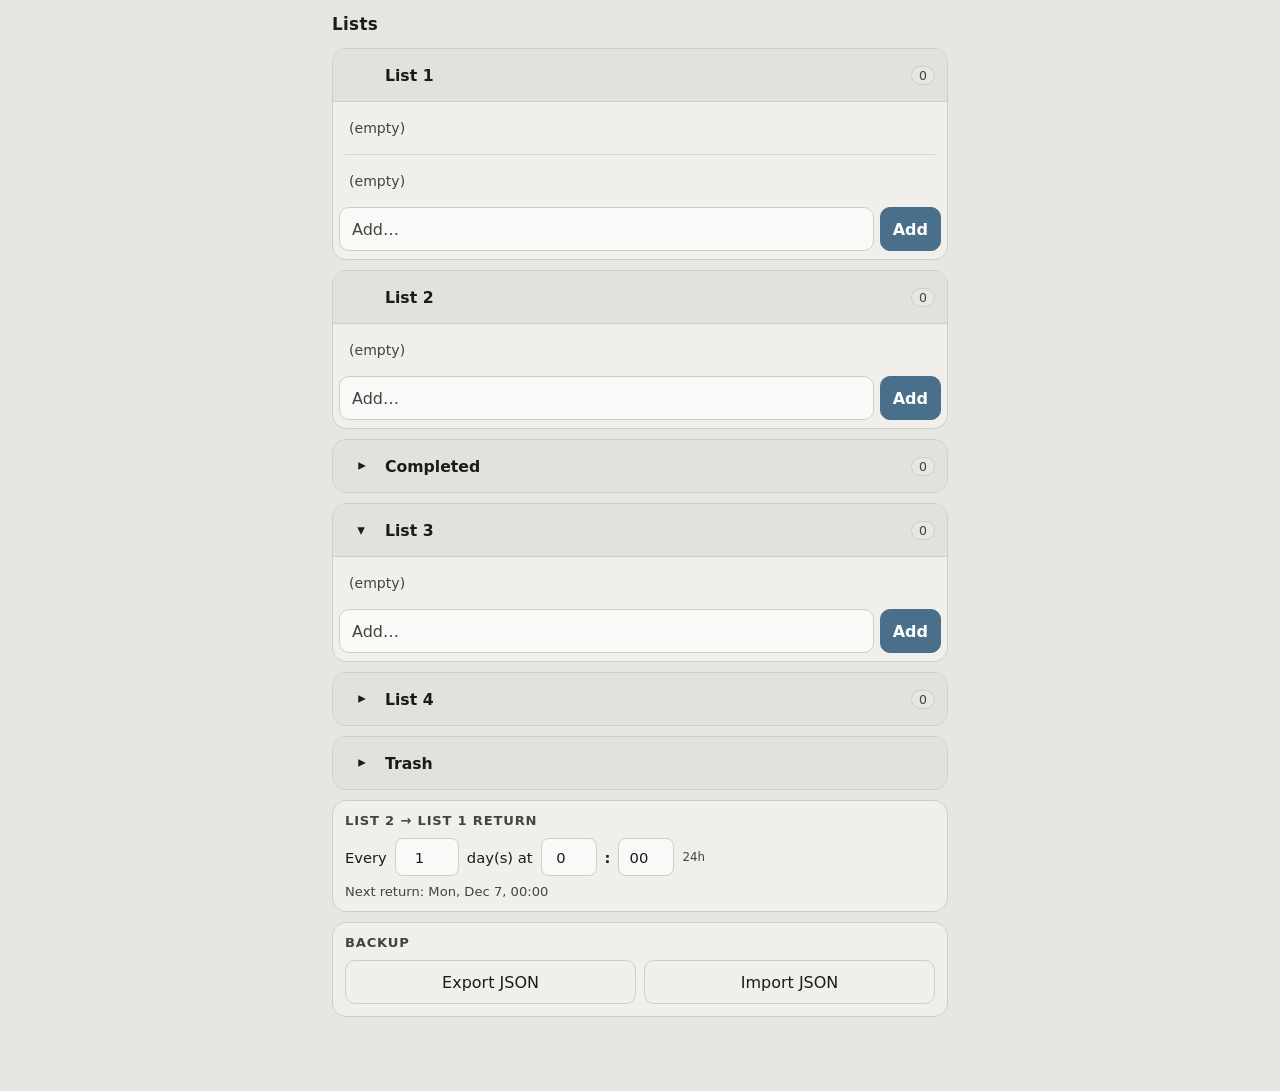
==== index.html @ 3ad09935 "Rename to conventional filenames (index.html, styles.css, script.js)" ====
<!DOCTYPE html>
<html lang="en-CA">
<head>
<meta charset="UTF-8">
<meta name="viewport" content="width=device-width, initial-scale=1.0, maximum-scale=1.0, user-scalable=no">
<title>Lists</title>
<link rel="stylesheet" href="styles.css">
</head>
<body>
  <header class="app">
    <h1>Lists</h1>
  </header>

  <input type="file" id="fileInput" accept="application/json,.json" hidden>

  <main id="app"></main>

  <section class="panel">
    <h2>List 2 &rarr; List 1 return</h2>
    <div class="sched-row">
      <label for="every">Every</label>
      <input type="number" id="every" min="1" step="1" value="1">
      <span>day(s) at</span>
      <input type="number" id="atHour" min="0" max="23" step="1" value="0" aria-label="Hour (0-23)">
      <span class="colon">:</span>
      <input type="number" id="atMin" min="0" max="59" step="1" value="00" aria-label="Minute (0-59)">
      <span class="hint">24h</span>
    </div>
    <div class="next-note" id="nextNote"></div>
  </section>

  <section class="panel">
    <h2>Backup</h2>
    <div class="io-row">
      <button id="exportBtn2">Export JSON</button>
      <button id="importBtn2">Import JSON</button>
    </div>
  </section>

  <div class="toast" id="toast" role="status" aria-live="polite"></div>

<script src="script.js"></script>
</body>
</html>
---- styles.css ----
:root {
  --bg: #e7e6e3;
  --surface: #f0efec;
  --surface-2: #e2e1dd;
  --line: #cfcdc8;
  --divider: #d6d4cf;
  --ink: #1c1b19;
  --ink-soft: #45433f;
  --ink-grey: #8f8d88;      /* completed / trashed items */
  --accent: #4a6f8a;
  --accent-ink: #ffffff;
  --danger: #8a4a4a;
  --radius: 14px;
  --gap: 10px;
  --tap: 44px;
  font-size: 16px;
}

* { box-sizing: border-box; -webkit-tap-highlight-color: transparent; }

html, body {
  margin: 0; padding: 0;
  background: var(--bg);
  color: var(--ink);
  font-family: -apple-system, BlinkMacSystemFont, "Segoe UI", Roboto, system-ui, sans-serif;
  -webkit-font-smoothing: antialiased;
}
body { max-width: 640px; margin: 0 auto; padding: 14px 12px 64px; }

header.app {
  display: flex; align-items: center; justify-content: space-between;
  gap: 8px; margin-bottom: 14px;
}
header.app h1 {
  font-size: 1.05rem; font-weight: 700; letter-spacing: 0.02em; margin: 0; color: var(--ink);
}
header.app .tools { display: flex; gap: 6px; }

button {
  font: inherit; color: var(--ink); background: var(--surface);
  border: 1px solid var(--line); border-radius: 10px;
  min-height: var(--tap); padding: 0 12px; cursor: pointer;
}
button:active { transform: scale(0.98); }
button.primary { background: var(--accent); color: var(--accent-ink); border-color: var(--accent); font-weight: 600; }
button.icon { min-width: var(--tap); padding: 0; font-size: 1.1rem; line-height: 1; }
:focus-visible { outline: 3px solid var(--accent); outline-offset: 2px; }

.card {
  background: var(--surface); border: 1px solid var(--line);
  border-radius: var(--radius); margin-bottom: var(--gap); overflow: hidden;
}

.list-head {
  display: flex; align-items: center; gap: 8px;
  padding: 10px 12px; background: var(--surface-2);
  border-bottom: 1px solid var(--line); min-height: var(--tap);
}
.list.collapsed .list-head { border-bottom: none; }
/* sub-list head inside the shared Today card */
.sub .list-head { background: var(--surface); }

.list-head .title {
  font-weight: 700; font-size: 0.98rem; color: var(--ink);
  flex: 1; display: flex; align-items: baseline; gap: 8px;
}
.list-head .count {
  font-size: 0.78rem; color: var(--ink-soft); font-variant-numeric: tabular-nums;
  background: var(--bg); border: 1px solid var(--line); border-radius: 999px;
  min-width: 22px; padding: 1px 7px; text-align: center; flex-shrink: 0;
}
.chev {
  border: none; background: transparent; min-width: 32px; min-height: 32px;
  font-size: 0.95rem; color: var(--ink); transition: transform 0.15s ease;
}
.list.collapsed .chev { transform: rotate(-90deg); }
.list.fixed .chev { visibility: hidden; }

/* shared Today card: a thin light divider between list 0 and list 1 */
.today-card .divider { height: 1px; background: var(--divider); margin: 0 12px; }

.items {
  list-style: none; margin: 0; padding: 6px;
  display: flex; flex-direction: column; gap: 6px;
}
.list.collapsed .items, .list.collapsed .adder { display: none; }

.empty { padding: 12px 10px; color: var(--ink-soft); font-size: 0.88rem; }

.item {
  display: flex; align-items: center; gap: 4px;
  background: #faf9f7; border: 1px solid var(--line); border-radius: 10px;
  padding: 6px 6px 6px 8px; touch-action: pan-y; position: relative; overflow: hidden;
}
.item .check {
  flex-shrink: 0; min-width: 34px; min-height: 34px;
  display: flex; align-items: center; justify-content: center;
  border: none; background: transparent; font-size: 1.15rem; color: var(--accent);
}
.item .check .box {
  width: 20px; height: 20px; border: 2px solid var(--ink-soft);
  border-radius: 5px; display: inline-block; position: relative;
}
.item.done .check .box { background: var(--accent); border-color: var(--accent); }
.item.done .check .box::after {
  content: "\2713"; position: absolute; inset: 0;
  color: #fff; font-size: 0.85rem; line-height: 16px; text-align: center;
}
.item .label {
  flex: 1; font-size: 0.98rem; color: var(--ink);
  word-break: break-word; line-height: 1.3;
}
.item.done .label { color: var(--ink-grey); }

.item .label-edit {
  flex: 1; font: inherit; font-size: 0.98rem; color: var(--ink);
  background: #fff; border: 1px solid var(--accent); border-radius: 8px;
  min-height: 34px; padding: 0 8px;
}

.row-actions { display: flex; gap: 4px; flex-shrink: 0; align-items: center; }
.mini {
  min-width: 34px; min-height: 34px; padding: 0; font-size: 0.95rem;
  background: var(--surface-2); border: 1px solid var(--line); border-radius: 8px;
}
.mini.trash { color: var(--danger); }
.mini:disabled { display: none; }

.adder { display: flex; gap: 6px; padding: 0 6px 8px; }
.adder input {
  flex: 1; font: inherit; color: var(--ink); background: #faf9f7;
  border: 1px solid var(--line); border-radius: 10px; min-height: var(--tap); padding: 0 12px;
}
.adder input::placeholder { color: var(--ink-soft); }

/* trash rows */
.trash-item .label { color: var(--ink-grey); }
.trash-item .ttl { font-size: 0.74rem; color: var(--ink-soft); margin-left: 6px; white-space: nowrap; }
.recover-btn { min-height: 34px; padding: 0 10px; font-size: 0.85rem; }

.panel {
  background: var(--surface); border: 1px solid var(--line);
  border-radius: var(--radius); padding: 12px; margin-bottom: var(--gap);
}
.panel h2 {
  font-size: 0.82rem; text-transform: uppercase; letter-spacing: 0.06em;
  color: var(--ink-soft); margin: 0 0 10px;
}
.sched-row { display: flex; flex-wrap: wrap; align-items: center; gap: 8px; font-size: 0.92rem; }
.sched-row label { color: var(--ink); }
.sched-row input[type="number"] {
  width: 64px; font: inherit; color: var(--ink); background: #faf9f7;
  border: 1px solid var(--line); border-radius: 8px; min-height: 38px; padding: 0 8px; text-align: center;
}
.sched-row #atHour, .sched-row #atMin { width: 56px; }
.sched-row .colon { font-weight: 700; }
.sched-row .hint { font-size: 0.74rem; color: var(--ink-soft); }
.sched-row input[type="time"] {
  font: inherit; color: var(--ink); background: #faf9f7;
  border: 1px solid var(--line); border-radius: 8px; min-height: 38px; padding: 0 8px;
}
.next-note { margin-top: 8px; font-size: 0.82rem; color: var(--ink-soft); }
.io-row { display: flex; gap: 8px; }
.io-row button { flex: 1; }

.toast {
  position: fixed; left: 50%; bottom: 18px; transform: translateX(-50%);
  background: var(--ink); color: #fff; padding: 10px 16px; border-radius: 10px;
  font-size: 0.9rem; opacity: 0; pointer-events: none; transition: opacity 0.2s ease;
  z-index: 50; max-width: 90%;
}
.toast.show { opacity: 1; }

@media (prefers-reduced-motion: reduce) {
  *, .chev { transition: none !important; }
  button:active { transform: none; }
}
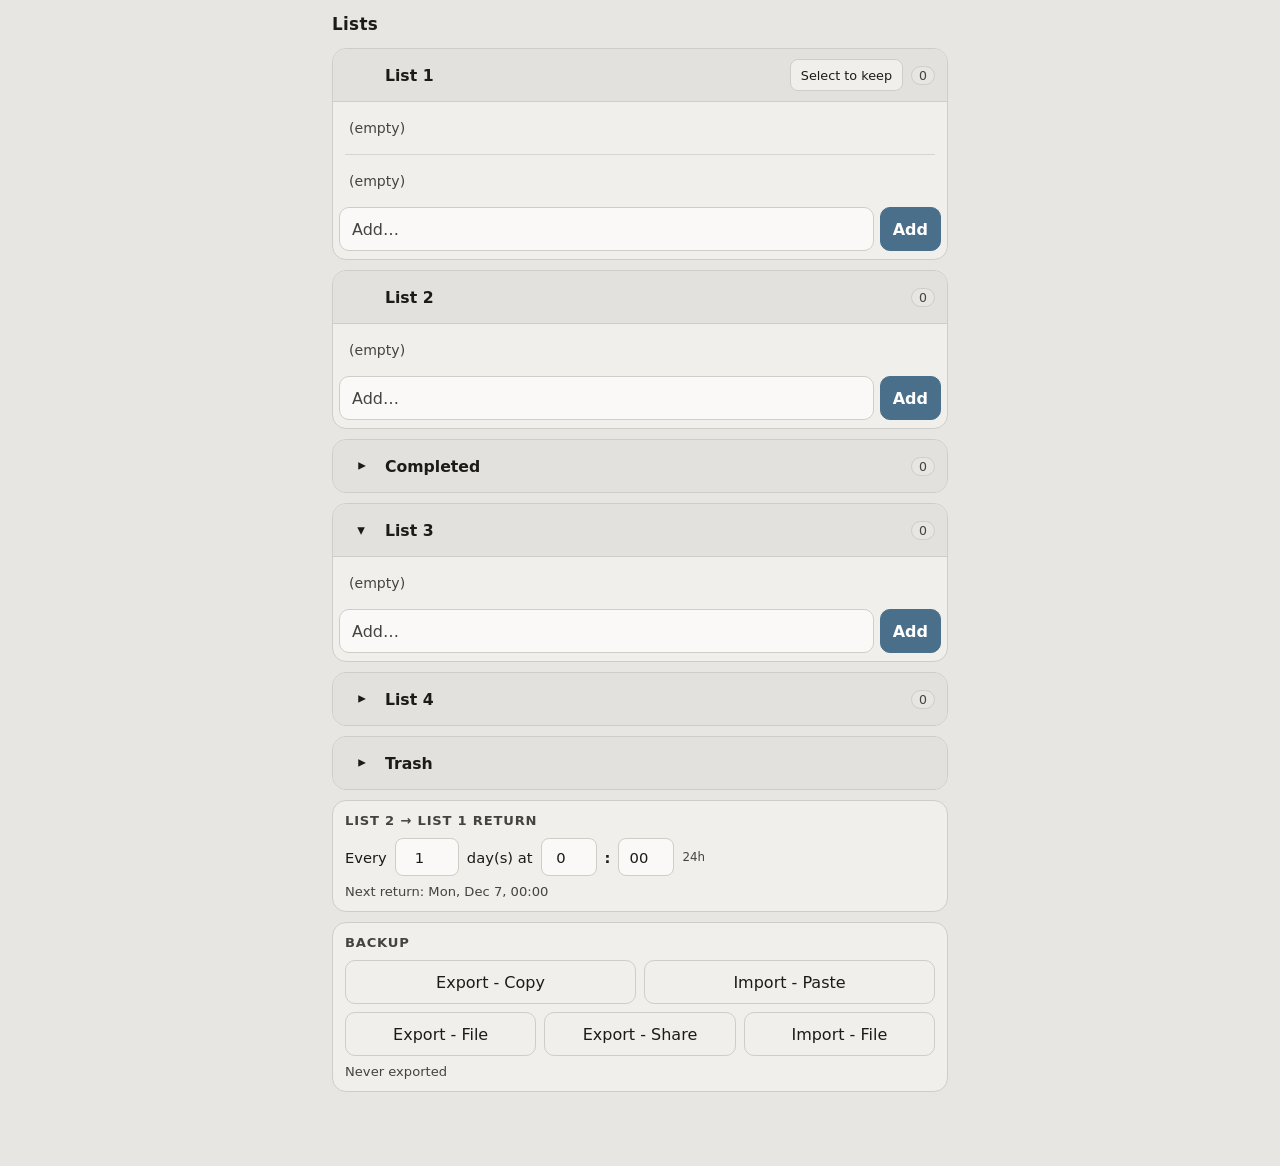
==== commit fed89374: "Add PWA support, rework export/import, add last-exported tracking Add manifest, service worker, and " ====
--- a/index.html
+++ b/index.html
@@ -5,6 +5,8 @@
 <meta name="viewport" content="width=device-width, initial-scale=1.0, maximum-scale=1.0, user-scalable=no">
 <title>Lists</title>
 <link rel="stylesheet" href="styles.css">
+<link rel="manifest" href="manifest.json">
+<meta name="theme-color" content="#4a6f8a">
 </head>
 <body>
   <header class="app">
@@ -31,14 +33,27 @@
 
   <section class="panel">
     <h2>Backup</h2>
-    <div class="io-row">
-      <button id="exportBtn2">Export JSON</button>
-      <button id="importBtn2">Import JSON</button>
+    <div class="io-rows">
+      <div class="io-row">
+        <button id="exportCopyBtn">Export - Copy</button>
+        <button id="importPasteBtn">Import - Paste</button>
+      </div>
+      <div class="io-row">
+        <button id="exportFileBtn">Export - File</button>
+        <button id="exportShareBtn">Export - Share</button>
+        <button id="importFileBtn">Import - File</button>
+      </div>
     </div>
+    <div class="last-exported" id="lastExported"></div>
   </section>
 
   <div class="toast" id="toast" role="status" aria-live="polite"></div>
 
 <script src="script.js"></script>
+<script>
+if ("serviceWorker" in navigator) {
+  navigator.serviceWorker.register("sw.js");
+}
+</script>
 </body>
 </html>
--- a/styles.css
+++ b/styles.css
@@ -76,6 +76,15 @@
 .list.collapsed .chev { transform: rotate(-90deg); }
 .list.fixed .chev { visibility: hidden; }
 
+/* header actions (right-aligned buttons) */
+.head-actions { display: flex; gap: 6px; margin-left: auto; }
+.head-btn {
+  min-height: 32px; padding: 0 10px; font-size: 0.8rem; border-radius: 8px;
+  white-space: nowrap;
+}
+.head-btn.primary { background: var(--accent); color: var(--accent-ink); border-color: var(--accent); font-weight: 600; }
+.head-btn:disabled { opacity: 0.4; cursor: default; }
+
 /* shared Today card: a thin light divider between list 0 and list 1 */
 .today-card .divider { height: 1px; background: var(--divider); margin: 0 12px; }
 
@@ -160,8 +169,37 @@
   border: 1px solid var(--line); border-radius: 8px; min-height: 38px; padding: 0 8px;
 }
 .next-note { margin-top: 8px; font-size: 0.82rem; color: var(--ink-soft); }
+.last-exported { margin-top: 8px; font-size: 0.82rem; color: var(--ink-soft); display: flex; align-items: center; gap: 6px; }
+.export-confirmed { color: #3a8a4a; margin-left: 2px; }
+.export-action {
+  background: none; border: 1px solid var(--line); border-radius: 5px;
+  width: var(--tap); height: var(--tap); min-height: var(--tap); font-size: 0.85rem;
+  display: inline-flex; align-items: center; justify-content: center; padding: 0;
+}
+.export-action.confirm { color: #3a8a4a; }
+.export-action.revert { color: #8a4a4a; }
+.io-rows { display: flex; flex-direction: column; gap: 8px; }
 .io-row { display: flex; gap: 8px; }
 .io-row button { flex: 1; }
+
+.modal-overlay {
+  position: fixed; inset: 0; background: rgba(0,0,0,0.45);
+  display: flex; align-items: center; justify-content: center;
+  z-index: 100; padding: 16px;
+}
+.modal-box {
+  background: var(--surface); border-radius: var(--radius);
+  padding: 16px; width: 100%; max-width: 420px; max-height: 80vh;
+  display: flex; flex-direction: column; gap: 10px;
+}
+.modal-box h3 { margin: 0; font-size: 1rem; }
+.modal-ta {
+  width: 100%; min-height: 200px; resize: vertical;
+  font-family: monospace; font-size: 0.82rem;
+  border: 1px solid var(--line); border-radius: 8px; padding: 10px;
+  background: var(--surface-2); color: var(--ink);
+}
+.modal-actions { display: flex; gap: 8px; justify-content: flex-end; }
 
 .toast {
   position: fixed; left: 50%; bottom: 18px; transform: translateX(-50%);
@@ -171,6 +209,20 @@
 }
 .toast.show { opacity: 1; }
 
+/* select-to-keep mode (after .item so backgrounds override) */
+.item.stk-mode { background: #eeeaf6; border-color: #c4b8df; padding: 10px 10px; }
+.item.stk-on { background: #e0daf0; border-color: #a594cc; }
+.stk-box {
+  flex-shrink: 0; width: 20px; height: 20px;
+  border: 2px solid #8b7ab8; border-radius: 5px;
+  position: relative; margin-left: 8px;
+}
+.item.stk-on .stk-box { background: #7c6aad; border-color: #7c6aad; }
+.item.stk-on .stk-box::after {
+  content: "\2713"; position: absolute; inset: 0;
+  color: #fff; font-size: 0.85rem; line-height: 16px; text-align: center;
+}
+
 @media (prefers-reduced-motion: reduce) {
   *, .chev { transition: none !important; }
   button:active { transform: none; }
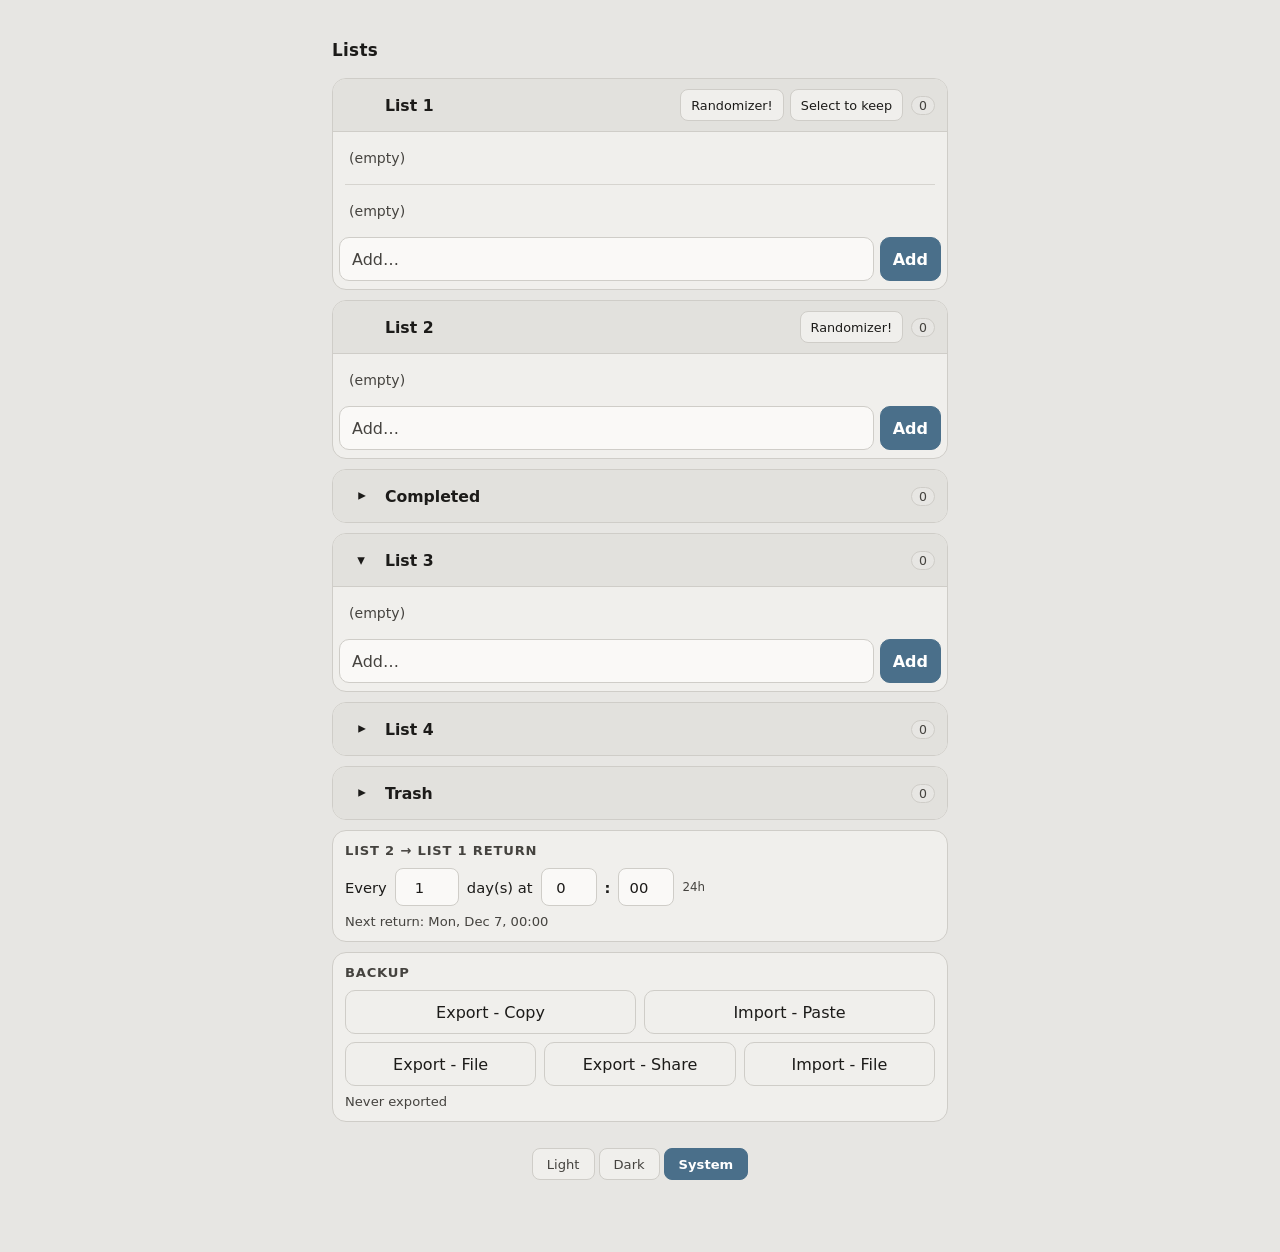
==== commit 099d0e18: "Add dark mode, fix select-to-keep checkboxes and header corner overflow" ====
--- a/index.html
+++ b/index.html
@@ -7,6 +7,9 @@
 <link rel="stylesheet" href="styles.css">
 <link rel="manifest" href="manifest.json">
 <meta name="theme-color" content="#4a6f8a">
+<script>
+(function(){var p=localStorage.getItem("fourlist.theme")||"system";var d=p==="dark"||(p==="system"&&matchMedia("(prefers-color-scheme:dark)").matches);document.documentElement.setAttribute("data-theme",d?"dark":"light");if(d)document.querySelector('meta[name=theme-color]').content="#2c2c2c"})();
+</script>
 </head>
 <body>
   <header class="app">
@@ -47,6 +50,12 @@
     <div class="last-exported" id="lastExported"></div>
   </section>
 
+  <div class="theme-switcher" id="themeSwitcher">
+    <button data-theme="light">Light</button>
+    <button data-theme="dark">Dark</button>
+    <button data-theme="system">System</button>
+  </div>
+
   <div class="toast" id="toast" role="status" aria-live="polite"></div>
 
 <script src="script.js"></script>
--- a/styles.css
+++ b/styles.css
@@ -6,35 +6,76 @@
   --divider: #d6d4cf;
   --ink: #1c1b19;
   --ink-soft: #45433f;
-  --ink-grey: #8f8d88;      /* completed / trashed items */
+  --ink-grey: #8f8d88;
   --accent: #4a6f8a;
   --accent-ink: #ffffff;
   --danger: #8a4a4a;
+  --item-bg: #faf9f7;
+  --input-bg: #fff;
+  --success: #3a8a4a;
+  --shadow: rgba(0,0,0,0.13);
+  --overlay: rgba(0,0,0,0.45);
+  --stk-bg: #eeeaf6;
+  --stk-border: #c4b8df;
+  --stk-on-bg: #e0daf0;
+  --stk-on-border: #a594cc;
+  --stk-box: #8b7ab8;
+  --stk-box-on: #7c6aad;
+  --rnd-bg: #fde68a;
+  --rnd-border: #f59e0b;
   --radius: 14px;
   --gap: 10px;
   --tap: 44px;
   font-size: 16px;
 }
 
+:root[data-theme="dark"] {
+  --bg: #2c2c2c;
+  --surface: #353535;
+  --surface-2: #3e3e3e;
+  --line: #4d4d4d;
+  --divider: #454545;
+  --ink: #e0deda;
+  --ink-soft: #b0ada8;
+  --ink-grey: #8a8784;
+  --accent: #6a9fbe;
+  --accent-ink: #fff;
+  --danger: #c27070;
+  --item-bg: #393939;
+  --input-bg: #3e3e3e;
+  --success: #5fb86f;
+  --shadow: rgba(0,0,0,0.3);
+  --overlay: rgba(0,0,0,0.55);
+  --stk-bg: #3a3648;
+  --stk-border: #5e5080;
+  --stk-on-bg: #453d58;
+  --stk-on-border: #7a6aa0;
+  --stk-box: #9080b8;
+  --stk-box-on: #a090d0;
+  --rnd-bg: #4a4020;
+  --rnd-border: #c89e20;
+}
+
 * { box-sizing: border-box; -webkit-tap-highlight-color: transparent; }
 
 html, body {
   margin: 0; padding: 0;
   background: var(--bg);
   color: var(--ink);
+  color-scheme: light dark;
   font-family: -apple-system, BlinkMacSystemFont, "Segoe UI", Roboto, system-ui, sans-serif;
   -webkit-font-smoothing: antialiased;
 }
-body { max-width: 640px; margin: 0 auto; padding: 14px 12px 64px; }
+body { max-width: 640px; margin: 0 auto; padding: 32px 12px 64px; }
 
 header.app {
   display: flex; align-items: center; justify-content: space-between;
-  gap: 8px; margin-bottom: 14px;
+  gap: 8px; margin: 8px 0 18px;
 }
 header.app h1 {
   font-size: 1.05rem; font-weight: 700; letter-spacing: 0.02em; margin: 0; color: var(--ink);
 }
-header.app .tools { display: flex; gap: 6px; }
+
 
 button {
   font: inherit; color: var(--ink); background: var(--surface);
@@ -43,22 +84,21 @@
 }
 button:active { transform: scale(0.98); }
 button.primary { background: var(--accent); color: var(--accent-ink); border-color: var(--accent); font-weight: 600; }
-button.icon { min-width: var(--tap); padding: 0; font-size: 1.1rem; line-height: 1; }
+
 :focus-visible { outline: 3px solid var(--accent); outline-offset: 2px; }
 
 .card {
   background: var(--surface); border: 1px solid var(--line);
-  border-radius: var(--radius); margin-bottom: var(--gap); overflow: hidden;
+  border-radius: var(--radius); margin-bottom: var(--gap);
 }
 
 .list-head {
   display: flex; align-items: center; gap: 8px;
   padding: 10px 12px; background: var(--surface-2);
   border-bottom: 1px solid var(--line); min-height: var(--tap);
-}
-.list.collapsed .list-head { border-bottom: none; }
-/* sub-list head inside the shared Today card */
-.sub .list-head { background: var(--surface); }
+  border-radius: calc(var(--radius) - 1px) calc(var(--radius) - 1px) 0 0;
+}
+.list.collapsed .list-head { border-bottom: none; border-radius: calc(var(--radius) - 1px); }
 
 .list-head .title {
   font-weight: 700; font-size: 0.98rem; color: var(--ink);
@@ -98,8 +138,8 @@
 
 .item {
   display: flex; align-items: center; gap: 4px;
-  background: #faf9f7; border: 1px solid var(--line); border-radius: 10px;
-  padding: 6px 6px 6px 8px; touch-action: pan-y; position: relative; overflow: hidden;
+  background: var(--item-bg); border: 1px solid var(--line); border-radius: 10px;
+  padding: 6px 6px 6px 8px; touch-action: pan-y; position: relative;
 }
 .item .check {
   flex-shrink: 0; min-width: 34px; min-height: 34px;
@@ -115,15 +155,29 @@
   content: "\2713"; position: absolute; inset: 0;
   color: #fff; font-size: 0.85rem; line-height: 16px; text-align: center;
 }
+.item .label-wrap {
+  flex: 1; min-width: 0; display: flex; flex-direction: column; gap: 2px;
+}
 .item .label {
-  flex: 1; font-size: 0.98rem; color: var(--ink);
+  font-size: 0.98rem; color: var(--ink);
   word-break: break-word; line-height: 1.3;
 }
 .item.done .label { color: var(--ink-grey); }
+.buy-tag { flex-shrink: 0; font-size: 0.95rem; line-height: 1; }
+.note-marker { color: var(--ink-grey); font-style: italic; margin-left: 2px; }
+.item-note {
+  font-size: 0.84rem; color: var(--ink-grey); font-style: italic;
+  line-height: 1.3; word-break: break-word;
+}
+.item-note-edit {
+  font: inherit; font-size: 0.84rem; color: var(--ink); font-style: italic;
+  background: var(--input-bg); border: 1px solid var(--accent); border-radius: 8px;
+  min-height: 34px; padding: 4px 8px; width: 100%; resize: none; overflow: hidden;
+}
 
 .item .label-edit {
   flex: 1; font: inherit; font-size: 0.98rem; color: var(--ink);
-  background: #fff; border: 1px solid var(--accent); border-radius: 8px;
+  background: var(--input-bg); border: 1px solid var(--accent); border-radius: 8px;
   min-height: 34px; padding: 0 8px;
 }
 
@@ -135,16 +189,31 @@
 .mini.trash { color: var(--danger); }
 .mini:disabled { display: none; }
 
+.menu-anchor { position: relative; }
+.item-menu {
+  position: absolute; right: 0; top: 100%; margin-top: 4px; z-index: 20;
+  background: var(--surface); border: 1px solid var(--line); border-radius: 10px;
+  box-shadow: 0 4px 16px var(--shadow); min-width: 140px;
+  padding: 4px 0; overflow: hidden;
+}
+.item-menu button {
+  display: block; width: 100%; text-align: left; border: none; border-radius: 0;
+  background: transparent; min-height: var(--tap); padding: 0 14px;
+  font-size: 0.92rem; color: var(--ink);
+}
+.item-menu button:active { background: var(--surface-2); }
+.item-menu button.danger { color: var(--danger); }
+
 .adder { display: flex; gap: 6px; padding: 0 6px 8px; }
 .adder input {
-  flex: 1; font: inherit; color: var(--ink); background: #faf9f7;
+  flex: 1; font: inherit; color: var(--ink); background: var(--item-bg);
   border: 1px solid var(--line); border-radius: 10px; min-height: var(--tap); padding: 0 12px;
 }
 .adder input::placeholder { color: var(--ink-soft); }
 
 /* trash rows */
 .trash-item .label { color: var(--ink-grey); }
-.trash-item .ttl { font-size: 0.74rem; color: var(--ink-soft); margin-left: 6px; white-space: nowrap; }
+.trash-item .ttl { font-size: 0.84rem; color: var(--ink-grey); font-style: italic; line-height: 1.3; }
 .recover-btn { min-height: 34px; padding: 0 10px; font-size: 0.85rem; }
 
 .panel {
@@ -158,32 +227,28 @@
 .sched-row { display: flex; flex-wrap: wrap; align-items: center; gap: 8px; font-size: 0.92rem; }
 .sched-row label { color: var(--ink); }
 .sched-row input[type="number"] {
-  width: 64px; font: inherit; color: var(--ink); background: #faf9f7;
+  width: 64px; font: inherit; color: var(--ink); background: var(--item-bg);
   border: 1px solid var(--line); border-radius: 8px; min-height: 38px; padding: 0 8px; text-align: center;
 }
 .sched-row #atHour, .sched-row #atMin { width: 56px; }
 .sched-row .colon { font-weight: 700; }
 .sched-row .hint { font-size: 0.74rem; color: var(--ink-soft); }
-.sched-row input[type="time"] {
-  font: inherit; color: var(--ink); background: #faf9f7;
-  border: 1px solid var(--line); border-radius: 8px; min-height: 38px; padding: 0 8px;
-}
 .next-note { margin-top: 8px; font-size: 0.82rem; color: var(--ink-soft); }
 .last-exported { margin-top: 8px; font-size: 0.82rem; color: var(--ink-soft); display: flex; align-items: center; gap: 6px; }
-.export-confirmed { color: #3a8a4a; margin-left: 2px; }
+.export-confirmed { color: var(--success); margin-left: 2px; }
 .export-action {
   background: none; border: 1px solid var(--line); border-radius: 5px;
   width: var(--tap); height: var(--tap); min-height: var(--tap); font-size: 0.85rem;
   display: inline-flex; align-items: center; justify-content: center; padding: 0;
 }
-.export-action.confirm { color: #3a8a4a; }
-.export-action.revert { color: #8a4a4a; }
+.export-action.confirm { color: var(--success); }
+.export-action.revert { color: var(--danger); }
 .io-rows { display: flex; flex-direction: column; gap: 8px; }
 .io-row { display: flex; gap: 8px; }
 .io-row button { flex: 1; }
 
 .modal-overlay {
-  position: fixed; inset: 0; background: rgba(0,0,0,0.45);
+  position: fixed; inset: 0; background: var(--overlay);
   display: flex; align-items: center; justify-content: center;
   z-index: 100; padding: 16px;
 }
@@ -210,19 +275,37 @@
 .toast.show { opacity: 1; }
 
 /* select-to-keep mode (after .item so backgrounds override) */
-.item.stk-mode { background: #eeeaf6; border-color: #c4b8df; padding: 10px 10px; }
-.item.stk-on { background: #e0daf0; border-color: #a594cc; }
+.item.stk-mode { background: var(--stk-bg); border-color: var(--stk-border); padding: 10px 10px; }
+.item.stk-on { background: var(--stk-on-bg); border-color: var(--stk-on-border); }
 .stk-box {
   flex-shrink: 0; width: 20px; height: 20px;
-  border: 2px solid #8b7ab8; border-radius: 5px;
+  border: 2px solid var(--stk-box); border-radius: 5px;
   position: relative; margin-left: 8px;
 }
-.item.stk-on .stk-box { background: #7c6aad; border-color: #7c6aad; }
+.item.stk-on .stk-box { background: var(--stk-box-on); border-color: var(--stk-box-on); }
 .item.stk-on .stk-box::after {
   content: "\2713"; position: absolute; inset: 0;
   color: #fff; font-size: 0.85rem; line-height: 16px; text-align: center;
 }
 
+/* randomizer mode */
+.item.rnd-item { padding: 10px; }
+.item.rnd-highlight { background: var(--rnd-bg); border-color: var(--rnd-border); }
+
+.theme-switcher {
+  display: flex; justify-content: center; gap: 4px;
+  padding: 16px 0 8px;
+}
+.theme-switcher button {
+  font-size: 0.82rem; padding: 4px 14px; min-height: 32px;
+  background: var(--surface); border: 1px solid var(--line); border-radius: 8px;
+  color: var(--ink-soft);
+}
+.theme-switcher button.active {
+  background: var(--accent); color: var(--accent-ink);
+  border-color: var(--accent); font-weight: 600;
+}
+
 @media (prefers-reduced-motion: reduce) {
   *, .chev { transition: none !important; }
   button:active { transform: none; }
